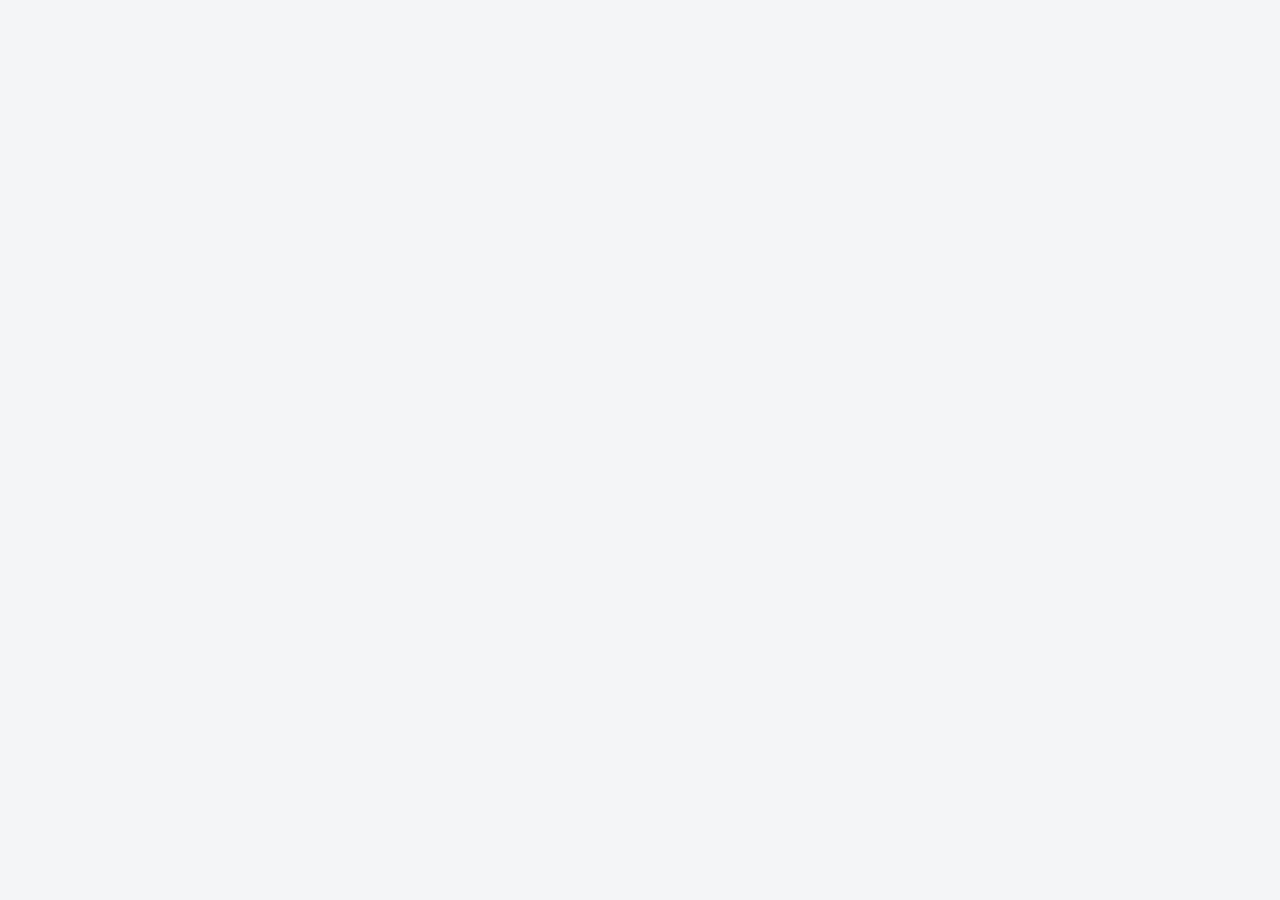
==== boolean-operations/index.html @ 1bef8b91 "Publish WebCAD c1c49b3cb704" ====
<!doctype html>
<html lang="en">
  <head>
    <meta charset="UTF-8" />
    <meta name="viewport" content="width=device-width, initial-scale=1.0" />
    <meta name="theme-color" content="#f4f5f7" />
    <meta name="description" content="Combine, subtract or intersect two STL models in your browser. Preview the result and download it as STL." />
    <title>Boolean Operations · WebCAD</title>
    <link rel="icon" type="image/svg+xml" href="/assets/webcad-mark-q6V_46RK.svg" />
    <script type="module" crossorigin src="/assets/booleanOperations-Bg4lUi7g.js"></script>
    <link rel="modulepreload" crossorigin href="/assets/modulepreload-polyfill-B5Qt9EMX.js">
    <link rel="modulepreload" crossorigin href="/assets/site-navigation-2_8C-a_5.js">
    <link rel="modulepreload" crossorigin href="/assets/three.module-Gzqq2euH.js">
    <link rel="modulepreload" crossorigin href="/assets/OrbitControls-CKoYOPiu.js">
    <link rel="modulepreload" crossorigin href="/assets/stl-CQkPFNHz.js">
    <link rel="modulepreload" crossorigin href="/assets/focus-BI9bHEpH.js">
    <link rel="modulepreload" crossorigin href="/assets/rotate-ccw-oNsHy2Xx.js">
    <link rel="modulepreload" crossorigin href="/assets/download-DOSDHnQG.js">
    <link rel="modulepreload" crossorigin href="/assets/file-up-CTBeb_GV.js">
    <link rel="stylesheet" crossorigin href="/assets/site-navigation-DQ91S4b_.css">
    <link rel="stylesheet" crossorigin href="/assets/booleanOperations-DkWwNa7a.css">
  </head>
  <body>
    <div id="root"></div>
  </body>
</html>
---- assets/site-navigation-DQ91S4b_.css ----
.site-navigation{box-sizing:border-box;display:flex;align-items:center;gap:4px;height:42px;overflow-x:auto;padding:0 20px;border-bottom:1px solid #e8eaed;background:#fff;font:600 12px/1.3 -apple-system,BlinkMacSystemFont,Segoe UI,sans-serif}.site-navigation a{display:inline-flex;align-items:center;gap:7px;padding:7px 12px;border-radius:6px;color:#697787;text-decoration:none;flex-shrink:0}.site-navigation a:hover{background:#f5f6f8}.site-navigation a[aria-current=page]{background:#fbefe8;color:#ad512b}.site-navigation a:focus-visible{outline:2px solid #df7649;outline-offset:1px}.editor-page .app-shell{height:calc(100dvh - 42px)}@media(max-width:480px){.site-navigation{padding:0 6px}.site-navigation a{padding-inline:8px}}
---- assets/booleanOperations-DkWwNa7a.css ----
:root{color-scheme:light;font-family:-apple-system,BlinkMacSystemFont,Segoe UI,sans-serif;background:#f4f5f7;color:#242931;--boolean-line: #e0e4e9;--boolean-muted: #5c6774;--boolean-accent: #a74829}*,*:before,*:after{box-sizing:border-box}body,h1,h2,p{margin:0}button,input{color:inherit;font:inherit}button{cursor:pointer}button:disabled,button[aria-disabled=true]{cursor:default;opacity:.48}button:focus-visible,input:focus-visible{outline:2px solid var(--boolean-accent);outline-offset:3px}.boolean-page{width:min(1440px,100%);margin:0 auto;padding:28px clamp(16px,3vw,42px) 42px}.boolean-header{display:flex;align-items:center;justify-content:space-between;flex-wrap:wrap;gap:14px;margin-bottom:24px}.boolean-header h1{font-size:clamp(28px,3.2vw,42px);letter-spacing:-.045em;line-height:1.08}.boolean-header p{margin-top:8px;color:var(--boolean-muted);font-size:15px;line-height:1.45}.boolean-local{display:flex;align-items:center;gap:7px;color:var(--boolean-muted);font-size:12px}.boolean-layout{display:grid;grid-template-columns:minmax(280px,360px) minmax(0,1fr);gap:16px}.boolean-controls,.boolean-preview{background:#fff;border:1px solid var(--boolean-line);border-radius:12px;min-width:0}.boolean-controls{align-self:start}.boolean-section{padding:18px}.boolean-section+.boolean-section{border-top:1px solid var(--boolean-line)}.boolean-heading{display:flex;align-items:center;justify-content:space-between;gap:8px}.boolean-page h2{font-size:15px;font-weight:650}.boolean-note{margin-top:10px;font-size:12px;line-height:1.5;color:var(--boolean-muted)}.boolean-text{display:inline-flex;align-items:center;gap:4px;padding:2px 0;border:0;background:none;color:var(--boolean-accent);font-size:12px;font-weight:650}.boolean-text:hover:not(:disabled){text-decoration:underline;text-underline-offset:3px}.boolean-operands{display:grid;gap:11px;margin-top:13px}.boolean-operand{min-width:0}.boolean-operand-label{display:flex;align-items:center;gap:7px;margin-bottom:5px;font-size:12px;font-weight:650}.boolean-slot{display:grid;place-items:center;width:20px;height:20px;border-radius:5px;color:#fff;font-size:11px}.boolean-picker{display:flex;align-items:center;gap:10px;width:100%;min-height:56px;padding:8px 12px;border:1px dashed #bdc6cf;border-radius:7px;background:#f8fafb;text-align:left}.boolean-picker:hover:not([aria-disabled=true]),.boolean-picker.is-dragging{border-color:var(--boolean-accent);background:#fff4ec}.boolean-picker svg{flex:none;color:var(--boolean-muted)}.boolean-picker span{min-width:0}.boolean-picker strong{display:block;overflow:hidden;text-overflow:ellipsis;white-space:nowrap;font-size:13px;font-weight:650}.boolean-picker small{display:block;margin-top:3px;color:var(--boolean-muted);font-size:11px}.boolean-transform,.boolean-operations{min-width:0;margin:10px 0 0;padding:0;border:0}.boolean-transform legend{margin-bottom:5px;padding:0;color:var(--boolean-muted);font-size:12px}.boolean-transform>div,.boolean-operations{display:grid;grid-template-columns:repeat(3,minmax(0,1fr));gap:6px}.boolean-transform label{display:flex;align-items:center;padding-left:8px;gap:4px;border:1px solid var(--boolean-line);border-radius:6px}.boolean-transform label span{color:var(--boolean-muted);font-size:11px}.boolean-transform input{width:100%;min-width:0;height:33px;padding:0 3px;border:0;background:transparent;font-size:13px;font-variant-numeric:tabular-nums}.boolean-operations label{position:relative;min-width:0;cursor:pointer}.boolean-operations input{position:absolute;width:1px;height:1px;opacity:0}.boolean-operations label span{display:grid;place-items:center;min-height:36px;border:1px solid var(--boolean-line);border-radius:6px;font-size:12px;font-weight:650}.boolean-operations input:checked+span{border-color:#d9a58f;background:#fbefe8;color:var(--boolean-accent)}.boolean-operations input:focus-visible+span{outline:2px solid var(--boolean-accent);outline-offset:2px}.boolean-operations:disabled label{cursor:default;opacity:.55}.boolean-primary,.boolean-secondary{display:inline-flex;align-items:center;justify-content:center;gap:7px;min-height:37px;padding:7px 12px;border-radius:6px;font-size:13px;font-weight:650}.boolean-primary{width:100%;margin-top:13px;border:1px solid transparent;background:#29323c;color:#fff}.boolean-primary:hover:not(:disabled){background:#404e5b}.boolean-secondary{border:1px solid #d6dde4;background:#fff}.boolean-secondary:hover:not(:disabled){background:#f2f5f7}.boolean-error{margin-top:10px;padding:9px 10px;border-radius:6px;background:#fff0ec;color:#922d1b;font-size:12px;line-height:1.45;overflow-wrap:anywhere}.boolean-preview{display:flex;flex-direction:column}.boolean-preview-header,.boolean-result{display:flex;align-items:center;justify-content:space-between;gap:10px;padding:10px 14px}.boolean-preview-title{display:flex;align-items:center;gap:8px}.boolean-preview-title svg{color:var(--boolean-muted)}.boolean-view-modes{display:flex;padding:3px;border-radius:7px;background:#eef1f4}.boolean-view-modes button{min-width:62px;padding:5px 8px;border:0;border-radius:5px;background:none;color:var(--boolean-muted);font-size:12px;font-weight:650}.boolean-view-modes button[aria-pressed=true]{background:#fff;color:#242931;box-shadow:0 1px 3px #29323c16}.boolean-viewport{position:relative;flex:1;min-height:440px;overflow:hidden;border-block:1px solid var(--boolean-line);background:radial-gradient(ellipse at 48% 35%,#fff,#f1f4f6 68%,#e9eef2)}.boolean-canvas,.boolean-empty{position:absolute;inset:0}.boolean-canvas canvas{display:block;width:100%;height:100%}.boolean-empty{display:grid;place-content:center;justify-items:center;gap:12px;padding:16px;text-align:center;color:var(--boolean-muted);font-size:14px;pointer-events:none}.boolean-empty-icon{display:grid;place-items:center;width:58px;height:58px;border:1px solid #d6dde4;border-radius:13px;background:#fff;color:#526b7f}.boolean-view-tools{position:absolute;inset:auto 12px 12px;display:flex;align-items:end;justify-content:space-between;gap:8px;pointer-events:none}.boolean-view-tools span{padding:7px 8px;border-radius:6px;background:#ffffffd9;color:var(--boolean-muted);font-size:11px}.boolean-view-tools button{pointer-events:auto}.boolean-result{min-height:62px}.boolean-result strong{display:flex;align-items:center;gap:6px;font-size:13px}.boolean-result strong svg{color:#408472}.boolean-result small{display:block;margin-top:4px;color:var(--boolean-muted);font-size:11px;line-height:1.4}.boolean-result button{flex:none}@media(max-width:760px){.boolean-layout{grid-template-columns:1fr}.boolean-viewport{min-height:360px}}@media(max-width:400px){.boolean-preview-header,.boolean-result{padding-inline:9px}.boolean-viewport{min-height:300px}}
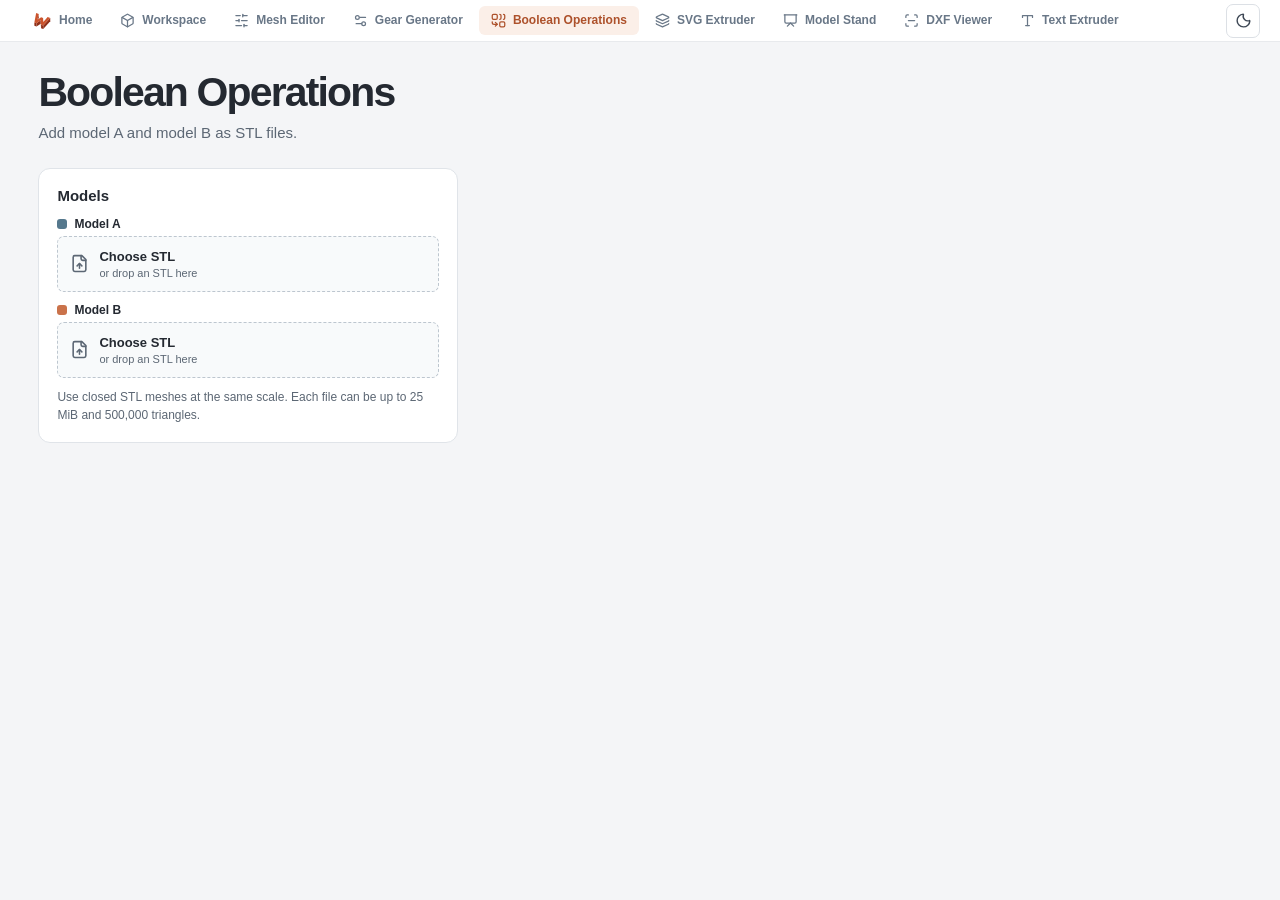
==== commit 496429f8: "Publish WebCAD ed0b0045cd9c" ====
--- a/boolean-operations/index.html
+++ b/boolean-operations/index.html
@@ -4,21 +4,24 @@
     <meta charset="UTF-8" />
     <meta name="viewport" content="width=device-width, initial-scale=1.0" />
     <meta name="theme-color" content="#f4f5f7" />
+    <script src="/assets/theme-init.js"></script>
     <meta name="description" content="Combine, subtract or intersect two STL models in your browser. Preview the result and download it as STL." />
     <title>Boolean Operations · WebCAD</title>
     <link rel="icon" type="image/svg+xml" href="/assets/webcad-mark-q6V_46RK.svg" />
-    <script type="module" crossorigin src="/assets/booleanOperations-Bg4lUi7g.js"></script>
-    <link rel="modulepreload" crossorigin href="/assets/modulepreload-polyfill-B5Qt9EMX.js">
-    <link rel="modulepreload" crossorigin href="/assets/site-navigation-2_8C-a_5.js">
-    <link rel="modulepreload" crossorigin href="/assets/three.module-Gzqq2euH.js">
-    <link rel="modulepreload" crossorigin href="/assets/OrbitControls-CKoYOPiu.js">
-    <link rel="modulepreload" crossorigin href="/assets/stl-CQkPFNHz.js">
-    <link rel="modulepreload" crossorigin href="/assets/focus-BI9bHEpH.js">
-    <link rel="modulepreload" crossorigin href="/assets/rotate-ccw-oNsHy2Xx.js">
-    <link rel="modulepreload" crossorigin href="/assets/download-DOSDHnQG.js">
-    <link rel="modulepreload" crossorigin href="/assets/file-up-CTBeb_GV.js">
-    <link rel="stylesheet" crossorigin href="/assets/site-navigation-DQ91S4b_.css">
-    <link rel="stylesheet" crossorigin href="/assets/booleanOperations-DkWwNa7a.css">
+    <script type="module" crossorigin src="/assets/booleanOperations-DOk7GPbK.js"></script>
+    <link rel="modulepreload" crossorigin href="/assets/theme-w4nisitE.js">
+    <link rel="modulepreload" crossorigin href="/assets/site-navigation-Z3CA9kja.js">
+    <link rel="modulepreload" crossorigin href="/assets/three.module-DHLk-87x.js">
+    <link rel="modulepreload" crossorigin href="/assets/OrbitControls-Dok8Map7.js">
+    <link rel="modulepreload" crossorigin href="/assets/mesh-Cq_MWlSY.js">
+    <link rel="modulepreload" crossorigin href="/assets/focus-DplTbuZ6.js">
+    <link rel="modulepreload" crossorigin href="/assets/stl-DWaV-Jpd.js">
+    <link rel="modulepreload" crossorigin href="/assets/rotate-ccw-DZTpRuV2.js">
+    <link rel="modulepreload" crossorigin href="/assets/download-D6bt6ZKM.js">
+    <link rel="modulepreload" crossorigin href="/assets/file-up-CYaFE9-D.js">
+    <link rel="stylesheet" crossorigin href="/assets/theme-Djt3TLjD.css">
+    <link rel="stylesheet" crossorigin href="/assets/site-navigation-ox6A5wbo.css">
+    <link rel="stylesheet" crossorigin href="/assets/booleanOperations-BS0N5zhg.css">
   </head>
   <body>
     <div id="root"></div>
--- a/assets/theme-Djt3TLjD.css
+++ b/assets/theme-Djt3TLjD.css
@@ -0,0 +1 @@
+:root{color-scheme:light}:root[data-theme=dark]{color-scheme:dark;--theme-page: #191d23;--theme-surface: #21262e;--theme-inset: #282e38;--theme-hover: #323a46;--theme-stage: #242a33;--theme-border: #3d4653;--theme-border-strong: #566170;--theme-text: #edf0f4;--theme-secondary: #c9d0da;--theme-muted: #a8b3c1;--theme-accent: #f2a37e;--theme-accent-surface: #473129;--theme-accent-border: #825743;--theme-action: #a74728;--theme-action-hover: #923b20;--theme-error: #ffb4a1;--theme-error-surface: #482e2d;--theme-success: #9ad2ba;--theme-success-surface: #263d38;--theme-info: #a5caff;--theme-info-surface: #24354c;--theme-info-border: #526b8b;--theme-overlay: #21262ef0;--theme-backdrop: #090c12a8;color:var(--theme-text);background:var(--theme-page)}.theme-toggle{display:grid;place-items:center;flex:none;width:34px;height:34px;padding:0;border:1px solid var(--theme-border, #dce0e5);border-radius:7px;background:var(--theme-surface, #fff);color:var(--theme-secondary, #3e4855);cursor:pointer}.theme-toggle:hover{background:var(--theme-hover, #f0f2f4)}.theme-toggle:focus-visible{outline:2px solid var(--theme-accent, #b95932);outline-offset:2px}.theme-toggle:before{content:"";width:17px;height:17px;background:currentColor;-webkit-mask:url("data:image/svg+xml,%3Csvg xmlns='http://www.w3.org/2000/svg' viewBox='0 0 24 24' fill='none' stroke='black' stroke-width='2' stroke-linecap='round' stroke-linejoin='round'%3E%3Cpath d='M20.985 12.486a9 9 0 1 1-9.473-9.472c.405-.022.617.46.402.803a6.5 6.5 0 0 0 8.268 8.268c.344-.215.825-.004.803.401'/%3E%3C/svg%3E") center / contain no-repeat;mask:url("data:image/svg+xml,%3Csvg xmlns='http://www.w3.org/2000/svg' viewBox='0 0 24 24' fill='none' stroke='black' stroke-width='2' stroke-linecap='round' stroke-linejoin='round'%3E%3Cpath d='M20.985 12.486a9 9 0 1 1-9.473-9.472c.405-.022.617.46.402.803a6.5 6.5 0 0 0 8.268 8.268c.344-.215.825-.004.803.401'/%3E%3C/svg%3E") center / contain no-repeat}:root[data-theme=dark] .theme-toggle:before{-webkit-mask-image:url("data:image/svg+xml,%3Csvg xmlns='http://www.w3.org/2000/svg' viewBox='0 0 24 24' fill='none' stroke='black' stroke-width='2' stroke-linecap='round'%3E%3Ccircle cx='12' cy='12' r='4'/%3E%3Cpath d='M12 2v2m0 16v2M2 12h2m16 0h2M4.93 4.93l1.42 1.42m11.3 11.3 1.42 1.42m0-14.14-1.42 1.42m-11.3 11.3-1.42 1.42'/%3E%3C/svg%3E");mask-image:url("data:image/svg+xml,%3Csvg xmlns='http://www.w3.org/2000/svg' viewBox='0 0 24 24' fill='none' stroke='black' stroke-width='2' stroke-linecap='round'%3E%3Ccircle cx='12' cy='12' r='4'/%3E%3Cpath d='M12 2v2m0 16v2M2 12h2m16 0h2M4.93 4.93l1.42 1.42m11.3 11.3 1.42 1.42m0-14.14-1.42 1.42m-11.3 11.3-1.42 1.42'/%3E%3C/svg%3E")}
--- a/assets/site-navigation-ox6A5wbo.css
+++ b/assets/site-navigation-ox6A5wbo.css
@@ -0,0 +1 @@
+.site-navigation{box-sizing:border-box;display:flex;align-items:center;justify-content:space-between;gap:8px;height:42px;padding:0 20px;border-bottom:1px solid var(--theme-border, #e8eaed);background:var(--theme-surface, #fff);font:600 12px/1.3 -apple-system,BlinkMacSystemFont,Segoe UI,sans-serif}.site-navigation-links{display:flex;align-items:center;gap:4px;overflow-x:auto;padding:3px;margin-inline-start:-3px;scrollbar-width:none}.site-navigation a{display:inline-flex;align-items:center;gap:7px;padding:7px 12px;border-radius:6px;color:var(--theme-muted, #697787);text-decoration:none;flex-shrink:0}.site-navigation a:hover{background:var(--theme-hover, #f5f6f8)}.site-navigation a[aria-current=page]{background:var(--theme-accent-surface, #fbefe8);color:var(--theme-accent, #ad512b)}.site-navigation a:focus-visible{outline:2px solid var(--theme-accent, #df7649);outline-offset:1px}.editor-page .app-shell{height:calc(100dvh - 42px)}@media(max-width:480px){.site-navigation{padding:0 6px}.site-navigation a{padding-inline:8px}}
--- a/assets/booleanOperations-BS0N5zhg.css
+++ b/assets/booleanOperations-BS0N5zhg.css
@@ -0,0 +1 @@
+:root{font-family:-apple-system,BlinkMacSystemFont,Segoe UI,sans-serif;background:var(--theme-page, #f4f5f7);color:var(--theme-text, #242931);--boolean-line: var(--theme-border, #e0e4e9);--boolean-muted: var(--theme-muted, #5c6774);--boolean-accent: var(--theme-accent, #a74829)}*,*:before,*:after{box-sizing:border-box}body,h1,h2,p{margin:0}button,input{color:inherit;font:inherit}button{cursor:pointer}button:disabled,button[aria-disabled=true]{cursor:default;opacity:.48}button:focus-visible,input:focus-visible{outline:2px solid var(--boolean-accent);outline-offset:3px}.boolean-page{width:min(1440px,100%);margin:0 auto;padding:28px clamp(16px,3vw,42px) 42px}.boolean-header{margin-bottom:24px}.boolean-header h1{font-size:clamp(28px,3.2vw,42px);letter-spacing:-.045em;line-height:1.08}.boolean-header p{margin-top:8px;color:var(--boolean-muted);font-size:15px;line-height:1.45}.boolean-layout{display:grid;gap:16px}.boolean-layout.has-models{grid-template-columns:minmax(320px,420px) minmax(0,1fr)}.boolean-controls,.boolean-preview{background:var(--theme-surface, #fff);border:1px solid var(--boolean-line);border-radius:12px;min-width:0}.boolean-controls{width:100%;max-width:420px;align-self:start}.boolean-section{padding:18px}.boolean-section+.boolean-section{border-top:1px solid var(--boolean-line)}.boolean-heading{display:flex;align-items:center;justify-content:space-between;gap:8px}.boolean-page h2{font-size:15px;font-weight:650}.boolean-note{margin-top:10px;font-size:12px;line-height:1.5;color:var(--boolean-muted)}.boolean-text{display:inline-flex;align-items:center;gap:4px;padding:2px 0;border:0;background:none;color:var(--boolean-accent);font-size:12px;font-weight:650}.boolean-text:hover:not(:disabled){text-decoration:underline;text-underline-offset:3px}.boolean-operands{display:grid;gap:11px;margin-top:13px}.boolean-operand{min-width:0}.boolean-operand.has-preview{display:grid;grid-template-columns:minmax(0,1fr) 100px;column-gap:10px}.boolean-operand-label{display:flex;align-items:center;gap:7px;margin-bottom:5px;font-size:12px;font-weight:650}.boolean-slot{width:10px;height:10px;border-radius:3px}.boolean-picker{display:flex;align-items:center;gap:10px;width:100%;min-height:56px;padding:8px 12px;border:1px dashed var(--theme-border-strong, #bdc6cf);border-radius:7px;background:var(--theme-inset, #f8fafb);text-align:left}.boolean-picker:hover:not([aria-disabled=true]),.boolean-picker.is-dragging{border-color:var(--boolean-accent);background:var(--theme-accent-surface, #fff4ec)}.boolean-picker svg{flex:none;color:var(--boolean-muted)}.boolean-picker span{min-width:0}.boolean-picker strong{display:block;overflow:hidden;text-overflow:ellipsis;white-space:nowrap;font-size:13px;font-weight:650}.boolean-picker small{display:block;margin-top:3px;color:var(--boolean-muted);font-size:11px}.boolean-transform,.boolean-operations{min-width:0;margin:10px 0 0;padding:0;border:0}.boolean-transform legend{margin-bottom:5px;padding:0;color:var(--boolean-muted);font-size:12px}.boolean-transform>div,.boolean-operations{display:grid;grid-template-columns:repeat(3,minmax(0,1fr));gap:6px}.boolean-transform label{display:flex;align-items:center;padding-left:8px;gap:4px;border:1px solid var(--boolean-line);border-radius:6px}.boolean-transform label span{color:var(--boolean-muted);font-size:11px}.boolean-transform input{width:100%;min-width:0;height:33px;padding:0 3px;border:0;background:transparent;font-size:13px;font-variant-numeric:tabular-nums}.boolean-operations label{position:relative;min-width:0;cursor:pointer}.boolean-operations input{position:absolute;width:1px;height:1px;opacity:0}.boolean-operations label span{display:grid;place-items:center;min-height:36px;border:1px solid var(--boolean-line);border-radius:6px;font-size:12px;font-weight:650}.boolean-operations input:checked+span{border-color:var(--theme-accent-border, #d9a58f);background:var(--theme-accent-surface, #fbefe8);color:var(--boolean-accent)}.boolean-operations input:focus-visible+span{outline:2px solid var(--boolean-accent);outline-offset:2px}.boolean-operations:disabled label{cursor:default;opacity:.55}.boolean-primary,.boolean-secondary{display:inline-flex;align-items:center;justify-content:center;gap:7px;min-height:37px;padding:7px 12px;border-radius:6px;font-size:13px;font-weight:650}.boolean-primary{width:100%;margin-top:13px;border:1px solid transparent;background:var(--theme-hover, #29323c);color:#fff}.boolean-primary:hover:not(:disabled){background:var(--theme-border, #404e5b)}.boolean-secondary{border:1px solid var(--theme-border, #d6dde4);background:var(--theme-surface, #fff)}.boolean-secondary:hover:not(:disabled){background:var(--theme-hover, #f2f5f7)}.boolean-error{margin-top:10px;padding:9px 10px;border-radius:6px;background:var(--theme-error-surface, #fff0ec);color:var(--theme-error, #922d1b);font-size:12px;line-height:1.45;overflow-wrap:anywhere}.boolean-preview{display:flex;flex-direction:column;overflow:hidden}.boolean-preview-header,.boolean-result{display:flex;align-items:center;justify-content:space-between;gap:10px;padding:10px 14px}.boolean-preview-title{display:flex;align-items:center;gap:8px}.boolean-preview-title svg{color:var(--boolean-muted)}.boolean-view-modes{display:flex;padding:3px;border-radius:7px;background:var(--theme-inset, #eef1f4)}.boolean-view-modes button{min-width:62px;padding:5px 8px;border:0;border-radius:5px;background:none;color:var(--boolean-muted);font-size:12px;font-weight:650}.boolean-view-modes button[aria-pressed=true]{background:var(--theme-surface, white);color:var(--theme-text, #242931);box-shadow:0 1px 3px #29323c16}.boolean-viewport{position:relative;flex:1;min-height:440px;overflow:hidden;border-block:1px solid var(--boolean-line);background:radial-gradient(ellipse at 48% 35%,var(--theme-inset, #fff) 0%,var(--theme-stage, #f1f4f6) 68%,var(--theme-page, #e9eef2) 100%)}.boolean-thumbnail{grid-area:1 / 2 / span 2;min-height:82px;border:1px solid var(--boolean-line);border-radius:7px;pointer-events:none}.boolean-canvas,.boolean-empty{position:absolute;inset:0}.boolean-canvas canvas{display:block;width:100%;height:100%}.boolean-empty{display:grid;place-content:center;justify-items:center;gap:12px;padding:16px;text-align:center;color:var(--boolean-muted);font-size:14px;pointer-events:none}.boolean-thumbnail .boolean-empty{padding:6px;font-size:11px}.boolean-empty-icon{display:grid;place-items:center;width:58px;height:58px;border:1px solid var(--theme-border, #d6dde4);border-radius:13px;background:var(--theme-surface, #fff);color:var(--theme-muted, #526b7f)}.boolean-view-tools{position:absolute;inset:auto 12px 12px;display:flex;align-items:end;justify-content:space-between;gap:8px;pointer-events:none}.boolean-view-tools span{padding:7px 8px;border-radius:6px;background:var(--theme-overlay, #ffffffd9);color:var(--boolean-muted);font-size:11px}.boolean-view-tools button{pointer-events:auto}.boolean-result{min-height:62px}.boolean-result strong{display:flex;align-items:center;gap:6px;font-size:13px}.boolean-result strong svg{color:var(--theme-success, #408472)}.boolean-result small{display:block;margin-top:4px;color:var(--boolean-muted);font-size:11px;line-height:1.4}.boolean-result button{flex:none}@media(max-width:760px){.boolean-layout.has-models{grid-template-columns:minmax(0,1fr)}.boolean-layout.has-models .boolean-controls{max-width:none}.boolean-preview .boolean-viewport{min-height:360px}}@media(max-width:400px){.boolean-preview-header,.boolean-result{padding-inline:9px}.boolean-preview .boolean-viewport{min-height:300px}}
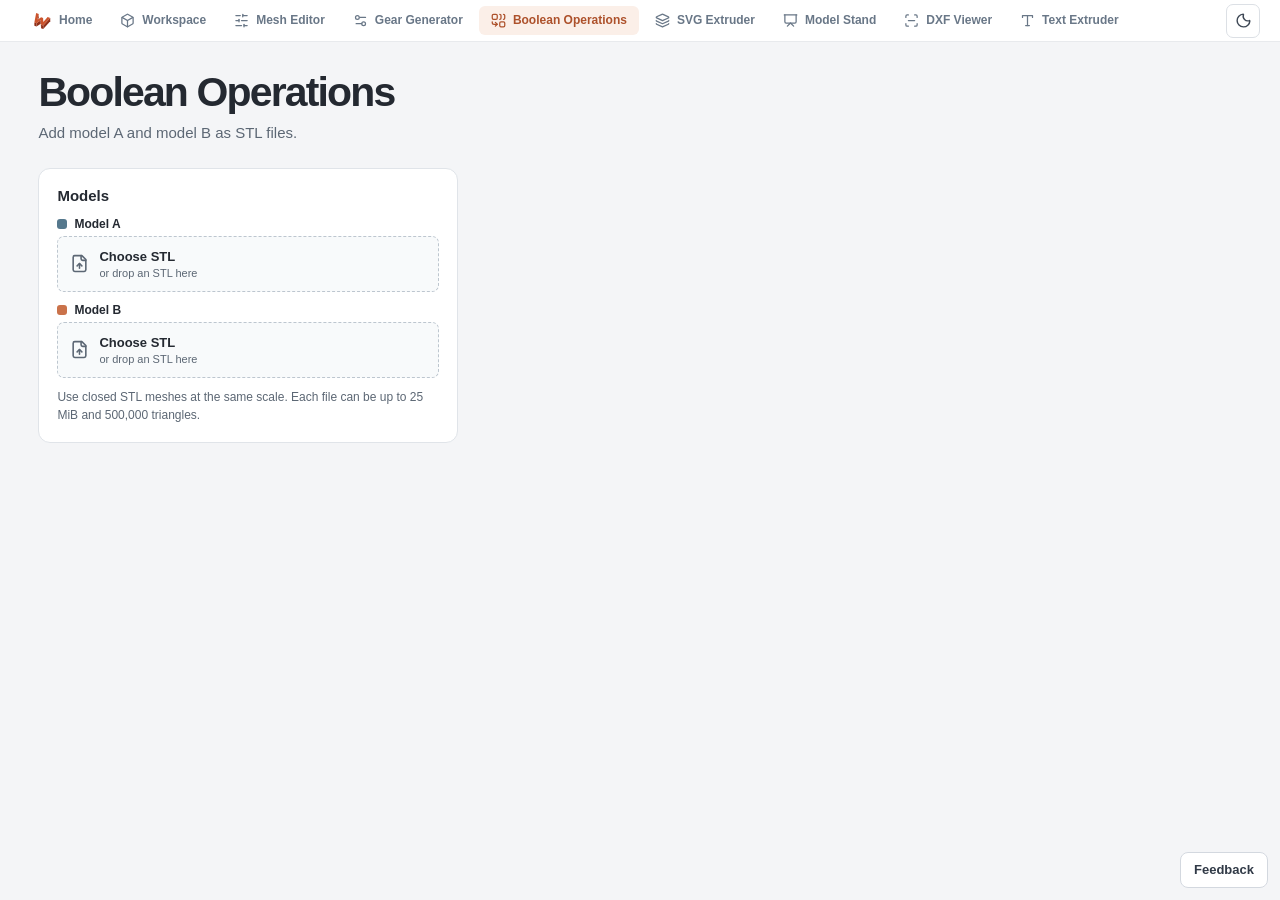
==== commit d6b6731c: "Publish WebCAD b323a61f7266" ====
--- a/boolean-operations/index.html
+++ b/boolean-operations/index.html
@@ -8,22 +8,23 @@
     <meta name="description" content="Combine, subtract or intersect two STL models in your browser. Preview the result and download it as STL." />
     <title>Boolean Operations · WebCAD</title>
     <link rel="icon" type="image/svg+xml" href="/assets/webcad-mark-q6V_46RK.svg" />
-    <script type="module" crossorigin src="/assets/booleanOperations-DOk7GPbK.js"></script>
-    <link rel="modulepreload" crossorigin href="/assets/theme-w4nisitE.js">
-    <link rel="modulepreload" crossorigin href="/assets/site-navigation-Z3CA9kja.js">
+    <script type="module" crossorigin src="/assets/booleanOperations-XSZb196G.js"></script>
+    <link rel="modulepreload" crossorigin href="/assets/theme-B-jCRkeC.js">
+    <link rel="modulepreload" crossorigin href="/assets/site-navigation-tn4_r-HR.js">
     <link rel="modulepreload" crossorigin href="/assets/three.module-DHLk-87x.js">
     <link rel="modulepreload" crossorigin href="/assets/OrbitControls-Dok8Map7.js">
     <link rel="modulepreload" crossorigin href="/assets/mesh-Cq_MWlSY.js">
-    <link rel="modulepreload" crossorigin href="/assets/focus-DplTbuZ6.js">
+    <link rel="modulepreload" crossorigin href="/assets/focus-DNn2dly8.js">
     <link rel="modulepreload" crossorigin href="/assets/stl-DWaV-Jpd.js">
-    <link rel="modulepreload" crossorigin href="/assets/rotate-ccw-DZTpRuV2.js">
-    <link rel="modulepreload" crossorigin href="/assets/download-D6bt6ZKM.js">
-    <link rel="modulepreload" crossorigin href="/assets/file-up-CYaFE9-D.js">
-    <link rel="stylesheet" crossorigin href="/assets/theme-Djt3TLjD.css">
+    <link rel="modulepreload" crossorigin href="/assets/rotate-ccw-BXEfI84u.js">
+    <link rel="modulepreload" crossorigin href="/assets/download-DJEuJEQn.js">
+    <link rel="modulepreload" crossorigin href="/assets/file-up-DN8mtsrz.js">
+    <link rel="stylesheet" crossorigin href="/assets/theme-B0F8tQic.css">
     <link rel="stylesheet" crossorigin href="/assets/site-navigation-ox6A5wbo.css">
     <link rel="stylesheet" crossorigin href="/assets/booleanOperations-BS0N5zhg.css">
   </head>
   <body>
     <div id="root"></div>
+    <a class="feedback-link" href="https://forms.gle/YBpvEnQr4Qfs91aG6" target="_blank" rel="noopener" aria-label="Feedback (opens in a new tab)">Feedback</a>
   </body>
 </html>
--- a/assets/theme-B0F8tQic.css
+++ b/assets/theme-B0F8tQic.css
@@ -0,0 +1 @@
+:root{color-scheme:light}body:has(>.feedback-link):not(:has(.editor-page)){padding-bottom:56px}.feedback-link{position:fixed;right:12px;bottom:12px;z-index:8;box-sizing:border-box;display:inline-flex;align-items:center;justify-content:center;width:88px;height:36px;border:1px solid var(--theme-border-strong, #d3d8df);border-radius:8px;background:var(--theme-surface, #fff);color:var(--theme-text, #313a47);font:600 13px/1.3 -apple-system,BlinkMacSystemFont,Segoe UI,sans-serif;text-decoration:none}.feedback-link:hover{background:var(--theme-hover, #f0f2f4)}.feedback-link:focus-visible{outline:2px solid var(--theme-accent, #b95932);outline-offset:2px}:root[data-theme=dark]{color-scheme:dark;--theme-page: #191d23;--theme-surface: #21262e;--theme-inset: #282e38;--theme-hover: #323a46;--theme-stage: #242a33;--theme-border: #3d4653;--theme-border-strong: #566170;--theme-text: #edf0f4;--theme-secondary: #c9d0da;--theme-muted: #a8b3c1;--theme-accent: #f2a37e;--theme-accent-surface: #473129;--theme-accent-border: #825743;--theme-action: #a74728;--theme-action-hover: #923b20;--theme-error: #ffb4a1;--theme-error-surface: #482e2d;--theme-success: #9ad2ba;--theme-success-surface: #263d38;--theme-info: #a5caff;--theme-info-surface: #24354c;--theme-info-border: #526b8b;--theme-overlay: #21262ef0;--theme-backdrop: #090c12a8;color:var(--theme-text);background:var(--theme-page)}.theme-toggle{display:grid;place-items:center;flex:none;width:34px;height:34px;padding:0;border:1px solid var(--theme-border, #dce0e5);border-radius:7px;background:var(--theme-surface, #fff);color:var(--theme-secondary, #3e4855);cursor:pointer}.theme-toggle:hover{background:var(--theme-hover, #f0f2f4)}.theme-toggle:focus-visible{outline:2px solid var(--theme-accent, #b95932);outline-offset:2px}.theme-toggle:before{content:"";width:17px;height:17px;background:currentColor;-webkit-mask:url("data:image/svg+xml,%3Csvg xmlns='http://www.w3.org/2000/svg' viewBox='0 0 24 24' fill='none' stroke='black' stroke-width='2' stroke-linecap='round' stroke-linejoin='round'%3E%3Cpath d='M20.985 12.486a9 9 0 1 1-9.473-9.472c.405-.022.617.46.402.803a6.5 6.5 0 0 0 8.268 8.268c.344-.215.825-.004.803.401'/%3E%3C/svg%3E") center / contain no-repeat;mask:url("data:image/svg+xml,%3Csvg xmlns='http://www.w3.org/2000/svg' viewBox='0 0 24 24' fill='none' stroke='black' stroke-width='2' stroke-linecap='round' stroke-linejoin='round'%3E%3Cpath d='M20.985 12.486a9 9 0 1 1-9.473-9.472c.405-.022.617.46.402.803a6.5 6.5 0 0 0 8.268 8.268c.344-.215.825-.004.803.401'/%3E%3C/svg%3E") center / contain no-repeat}:root[data-theme=dark] .theme-toggle:before{-webkit-mask-image:url("data:image/svg+xml,%3Csvg xmlns='http://www.w3.org/2000/svg' viewBox='0 0 24 24' fill='none' stroke='black' stroke-width='2' stroke-linecap='round'%3E%3Ccircle cx='12' cy='12' r='4'/%3E%3Cpath d='M12 2v2m0 16v2M2 12h2m16 0h2M4.93 4.93l1.42 1.42m11.3 11.3 1.42 1.42m0-14.14-1.42 1.42m-11.3 11.3-1.42 1.42'/%3E%3C/svg%3E");mask-image:url("data:image/svg+xml,%3Csvg xmlns='http://www.w3.org/2000/svg' viewBox='0 0 24 24' fill='none' stroke='black' stroke-width='2' stroke-linecap='round'%3E%3Ccircle cx='12' cy='12' r='4'/%3E%3Cpath d='M12 2v2m0 16v2M2 12h2m16 0h2M4.93 4.93l1.42 1.42m11.3 11.3 1.42 1.42m0-14.14-1.42 1.42m-11.3 11.3-1.42 1.42'/%3E%3C/svg%3E")}
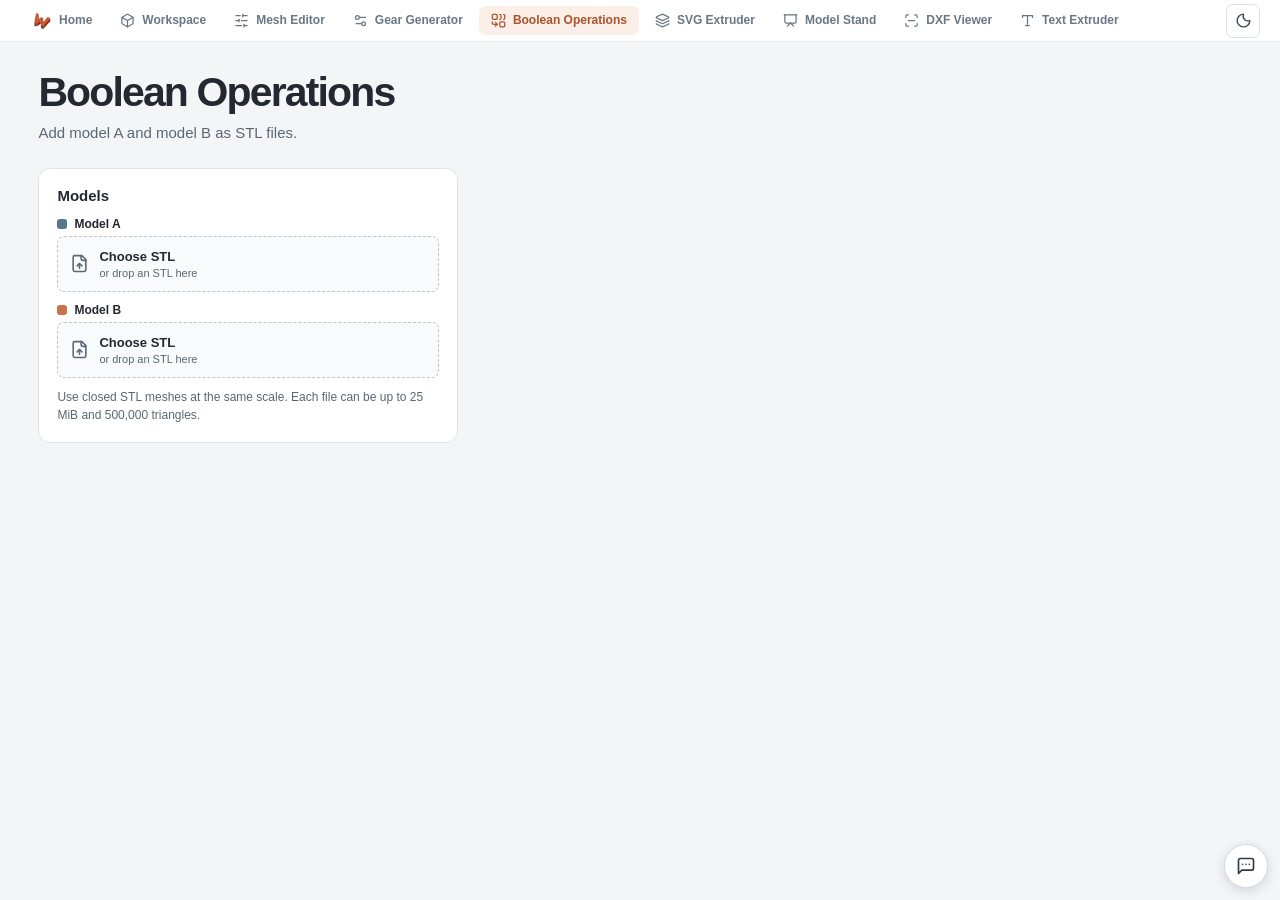
==== commit 92ea4584: "Publish WebCAD b28c34ce36c3" ====
--- a/boolean-operations/index.html
+++ b/boolean-operations/index.html
@@ -8,23 +8,26 @@
     <meta name="description" content="Combine, subtract or intersect two STL models in your browser. Preview the result and download it as STL." />
     <title>Boolean Operations · WebCAD</title>
     <link rel="icon" type="image/svg+xml" href="/assets/webcad-mark-q6V_46RK.svg" />
-    <script type="module" crossorigin src="/assets/booleanOperations-XSZb196G.js"></script>
-    <link rel="modulepreload" crossorigin href="/assets/theme-B-jCRkeC.js">
-    <link rel="modulepreload" crossorigin href="/assets/site-navigation-tn4_r-HR.js">
+    <script type="module" crossorigin src="/assets/booleanOperations-CkYHmqw1.js"></script>
+    <link rel="modulepreload" crossorigin href="/assets/theme-1nkSz7m6.js">
+    <link rel="modulepreload" crossorigin href="/assets/site-navigation-CaWC8DWM.js">
     <link rel="modulepreload" crossorigin href="/assets/three.module-DHLk-87x.js">
     <link rel="modulepreload" crossorigin href="/assets/OrbitControls-Dok8Map7.js">
     <link rel="modulepreload" crossorigin href="/assets/mesh-Cq_MWlSY.js">
-    <link rel="modulepreload" crossorigin href="/assets/focus-DNn2dly8.js">
+    <link rel="modulepreload" crossorigin href="/assets/focus-BEFXwj_K.js">
     <link rel="modulepreload" crossorigin href="/assets/stl-DWaV-Jpd.js">
-    <link rel="modulepreload" crossorigin href="/assets/rotate-ccw-BXEfI84u.js">
-    <link rel="modulepreload" crossorigin href="/assets/download-DJEuJEQn.js">
-    <link rel="modulepreload" crossorigin href="/assets/file-up-DN8mtsrz.js">
-    <link rel="stylesheet" crossorigin href="/assets/theme-B0F8tQic.css">
+    <link rel="modulepreload" crossorigin href="/assets/rotate-ccw-CYVjCE6A.js">
+    <link rel="modulepreload" crossorigin href="/assets/download-BGK22qOE.js">
+    <link rel="modulepreload" crossorigin href="/assets/file-up-BYZ4593d.js">
+    <link rel="stylesheet" crossorigin href="/assets/theme-8jM4M90x.css">
     <link rel="stylesheet" crossorigin href="/assets/site-navigation-ox6A5wbo.css">
     <link rel="stylesheet" crossorigin href="/assets/booleanOperations-BS0N5zhg.css">
   </head>
   <body>
     <div id="root"></div>
-    <a class="feedback-link" href="https://forms.gle/YBpvEnQr4Qfs91aG6" target="_blank" rel="noopener" aria-label="Feedback (opens in a new tab)">Feedback</a>
+    <a class="feedback-link" href="https://forms.gle/YBpvEnQr4Qfs91aG6" target="_blank" rel="noopener" aria-label="Feedback (opens in a new tab)" title="Feedback"><svg aria-hidden="true" focusable="false" width="20" height="20" viewBox="0 0 24 24" fill="none" stroke="currentColor" stroke-width="2" stroke-linecap="round" stroke-linejoin="round">
+            <path d="M21 15a2 2 0 0 1-2 2H7l-4 4V5a2 2 0 0 1 2-2h14a2 2 0 0 1 2 2z" />
+            <path d="M8 10h.01M12 10h.01M16 10h.01" />
+          </svg></a>
   </body>
 </html>
--- a/assets/theme-8jM4M90x.css
+++ b/assets/theme-8jM4M90x.css
@@ -0,0 +1 @@
+:root{color-scheme:light}.feedback-link{position:fixed;right:12px;bottom:12px;z-index:12;box-sizing:border-box;display:grid;place-items:center;width:44px;height:44px;border:1px solid var(--theme-border-strong, #d3d8df);border-radius:50%;background:var(--theme-surface, #fff);color:var(--theme-text, #313a47);box-shadow:0 3px 12px #151e3026}.feedback-link:hover{background:var(--theme-hover, #f0f2f4)}.feedback-link:focus-visible{outline:2px solid var(--theme-accent, #b95932);outline-offset:2px}:root[data-theme=dark]{color-scheme:dark;--theme-page: #191d23;--theme-surface: #21262e;--theme-inset: #282e38;--theme-hover: #323a46;--theme-stage: #242a33;--theme-border: #3d4653;--theme-border-strong: #566170;--theme-text: #edf0f4;--theme-secondary: #c9d0da;--theme-muted: #a8b3c1;--theme-accent: #f2a37e;--theme-accent-surface: #473129;--theme-accent-border: #825743;--theme-action: #a74728;--theme-action-hover: #923b20;--theme-error: #ffb4a1;--theme-error-surface: #482e2d;--theme-success: #9ad2ba;--theme-success-surface: #263d38;--theme-info: #a5caff;--theme-info-surface: #24354c;--theme-info-border: #526b8b;--theme-overlay: #21262ef0;--theme-backdrop: #090c12a8;color:var(--theme-text);background:var(--theme-page)}.theme-toggle{display:grid;place-items:center;flex:none;width:34px;height:34px;padding:0;border:1px solid var(--theme-border, #dce0e5);border-radius:7px;background:var(--theme-surface, #fff);color:var(--theme-secondary, #3e4855);cursor:pointer}.theme-toggle:hover{background:var(--theme-hover, #f0f2f4)}.theme-toggle:focus-visible{outline:2px solid var(--theme-accent, #b95932);outline-offset:2px}.theme-toggle:before{content:"";width:17px;height:17px;background:currentColor;-webkit-mask:url("data:image/svg+xml,%3Csvg xmlns='http://www.w3.org/2000/svg' viewBox='0 0 24 24' fill='none' stroke='black' stroke-width='2' stroke-linecap='round' stroke-linejoin='round'%3E%3Cpath d='M20.985 12.486a9 9 0 1 1-9.473-9.472c.405-.022.617.46.402.803a6.5 6.5 0 0 0 8.268 8.268c.344-.215.825-.004.803.401'/%3E%3C/svg%3E") center / contain no-repeat;mask:url("data:image/svg+xml,%3Csvg xmlns='http://www.w3.org/2000/svg' viewBox='0 0 24 24' fill='none' stroke='black' stroke-width='2' stroke-linecap='round' stroke-linejoin='round'%3E%3Cpath d='M20.985 12.486a9 9 0 1 1-9.473-9.472c.405-.022.617.46.402.803a6.5 6.5 0 0 0 8.268 8.268c.344-.215.825-.004.803.401'/%3E%3C/svg%3E") center / contain no-repeat}:root[data-theme=dark] .theme-toggle:before{-webkit-mask-image:url("data:image/svg+xml,%3Csvg xmlns='http://www.w3.org/2000/svg' viewBox='0 0 24 24' fill='none' stroke='black' stroke-width='2' stroke-linecap='round'%3E%3Ccircle cx='12' cy='12' r='4'/%3E%3Cpath d='M12 2v2m0 16v2M2 12h2m16 0h2M4.93 4.93l1.42 1.42m11.3 11.3 1.42 1.42m0-14.14-1.42 1.42m-11.3 11.3-1.42 1.42'/%3E%3C/svg%3E");mask-image:url("data:image/svg+xml,%3Csvg xmlns='http://www.w3.org/2000/svg' viewBox='0 0 24 24' fill='none' stroke='black' stroke-width='2' stroke-linecap='round'%3E%3Ccircle cx='12' cy='12' r='4'/%3E%3Cpath d='M12 2v2m0 16v2M2 12h2m16 0h2M4.93 4.93l1.42 1.42m11.3 11.3 1.42 1.42m0-14.14-1.42 1.42m-11.3 11.3-1.42 1.42'/%3E%3C/svg%3E")}
